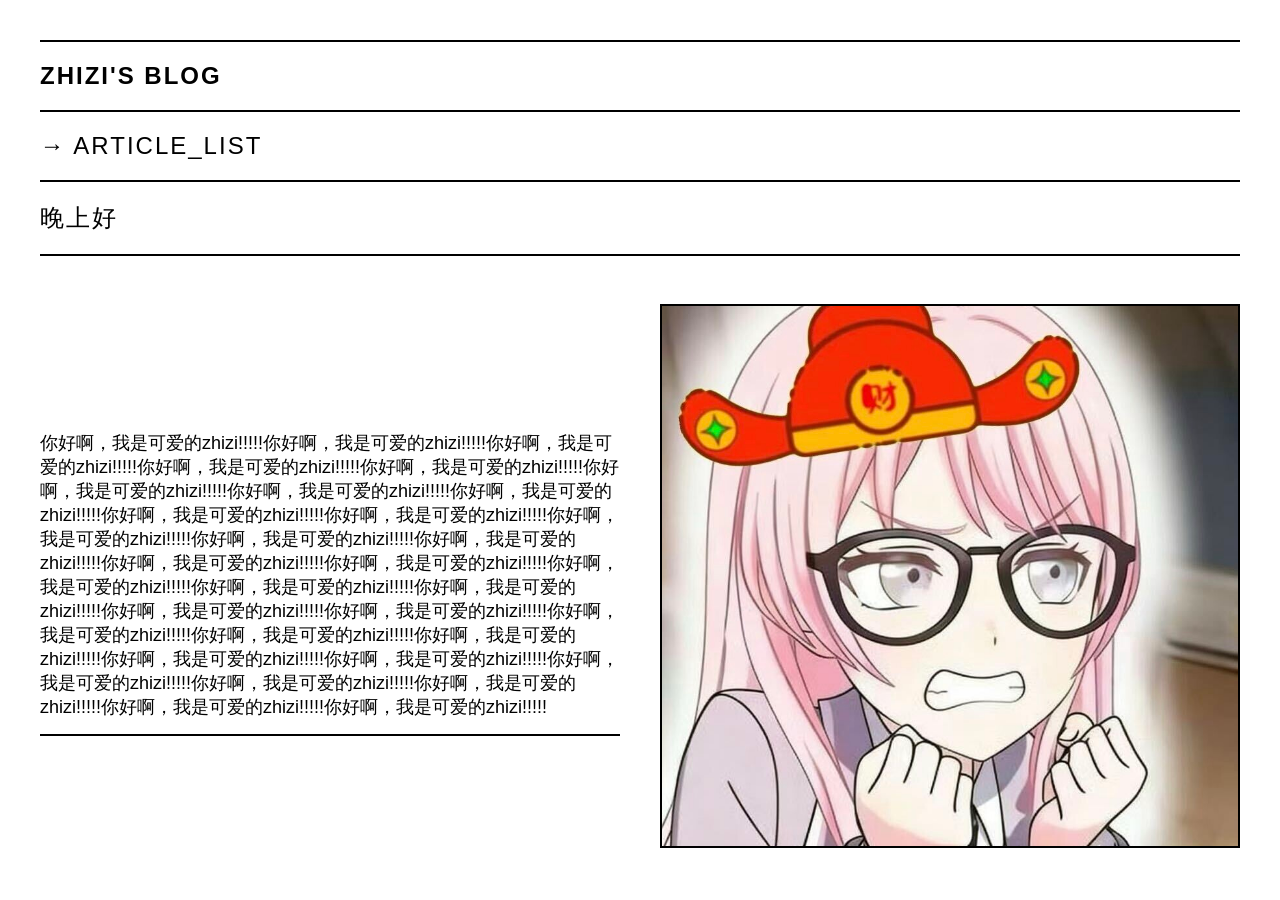
==== index.html @ 10ea6319 "blog test" ====
<!DOCTYPE html>
<html lang="zh-CN">
<head>
    <meta charset="UTF-8">
    <meta name="viewport" content="width=device-width, initial-scale=1.0">
    <title>zhizi's blog</title>
    <style>
        body { background: white; color: black; font-family: 'Helvetica Neue', Helvetica, Arial, sans-serif; margin: 0; padding: 0; }
        .container { max-width: 1200px; margin: 0 auto; padding: 40px; }
        .top-bars { margin-bottom: 50px; border-top: 2px solid black; }
        .top-bars .bar { border-bottom: 2px solid black; padding: 20px 0; font-size: 24px; letter-spacing: 2px; text-transform: uppercase; }
        .top-bars a { text-decoration: none; color: black; display: block; }
        .top-bars a:hover { background: black; color: white; padding-left: 10px; }

        .main-layout { display: grid; grid-template-columns: 1fr 1fr; gap: 40px; height: 60vh; align-items: center; }
        .left-area { display: flex; flex-direction: column; justify-content: center; }
        .left-area .line { border-bottom: 2px solid black; padding: 15px 0; font-size: 18px; }

        .right-area { height: 100%; display: flex; justify-content: center; align-items: center; border: 2px solid black; overflow: hidden; position: relative; }
        .right-area a { display: block; width: 100%; height: 100%; }
        .right-area img { width: 100%; height: 100%; object-fit: cover; display: block; }
        .right-area:hover { opacity: 0.8; }
        
        @media (max-width: 768px) { .main-layout { grid-template-columns: 1fr; height: auto; } .right-area { height: 300px; } }
    </style>
</head>
<body>
<div class="container">
    <div class="top-bars">
        <div class="bar"><strong>zhizi's blog</strong></div>
        <a href="article_list.html" class="bar">→ article_list</a>
        <div class="bar" id="greeting">早上好</div>
    </div>

    <div class="main-layout">
        <div class="left-area" id="aboutContainer">
            <!-- 这里的横线将由 JS 替换为 about.txt 的内容 -->
            <div class="line">Loading About Text...</div>
        </div>
        <div class="right-area">
            <a href="picture_list.html">
                <img id="randomImage" src="" alt="随机照片">
            </a>
        </div>
    </div>
</div>

<script>
    // 1. 根据北京时间设置问候语
    const hour = new Date().getHours();
    let greet = "";
    if (hour >= 0 && hour < 6) greet = "凌晨好";
    else if (hour >= 6 && hour < 12) greet = "早上好";
    else if (hour >= 12 && hour < 18) greet = "中午好";
    else greet = "晚上好";
    document.getElementById('greeting').innerText = greet;

    // 2. 读取 about.txt 替换横线
    fetch('about.txt')
        .then(res => res.text())
        .then(text => {
            const lines = text.split('\n').filter(line => line.trim() !== '');
            const container = document.getElementById('aboutContainer');
            container.innerHTML = '';
            lines.forEach(line => {
                const div = document.createElement('div');
                div.className = 'line';
                div.innerText = line;
                container.appendChild(div);
            });
        })
        .catch(err => console.error("读取about.txt失败", err));

    // 3. 随机读取 picture_list.txt 的一张照片展示
    fetch('picture_list.txt')
        .then(res => res.text())
        .then(text => {
            const images = text.split('\n').filter(line => line.trim() !== '');
            if (images.length > 0) {
                const randomIdx = Math.floor(Math.random() * images.length);
                document.getElementById('randomImage').src = 'picture/' + images[randomIdx];
            }
        })
        .catch(err => console.error("读取图片列表失败", err));
</script>
</body>
</html>
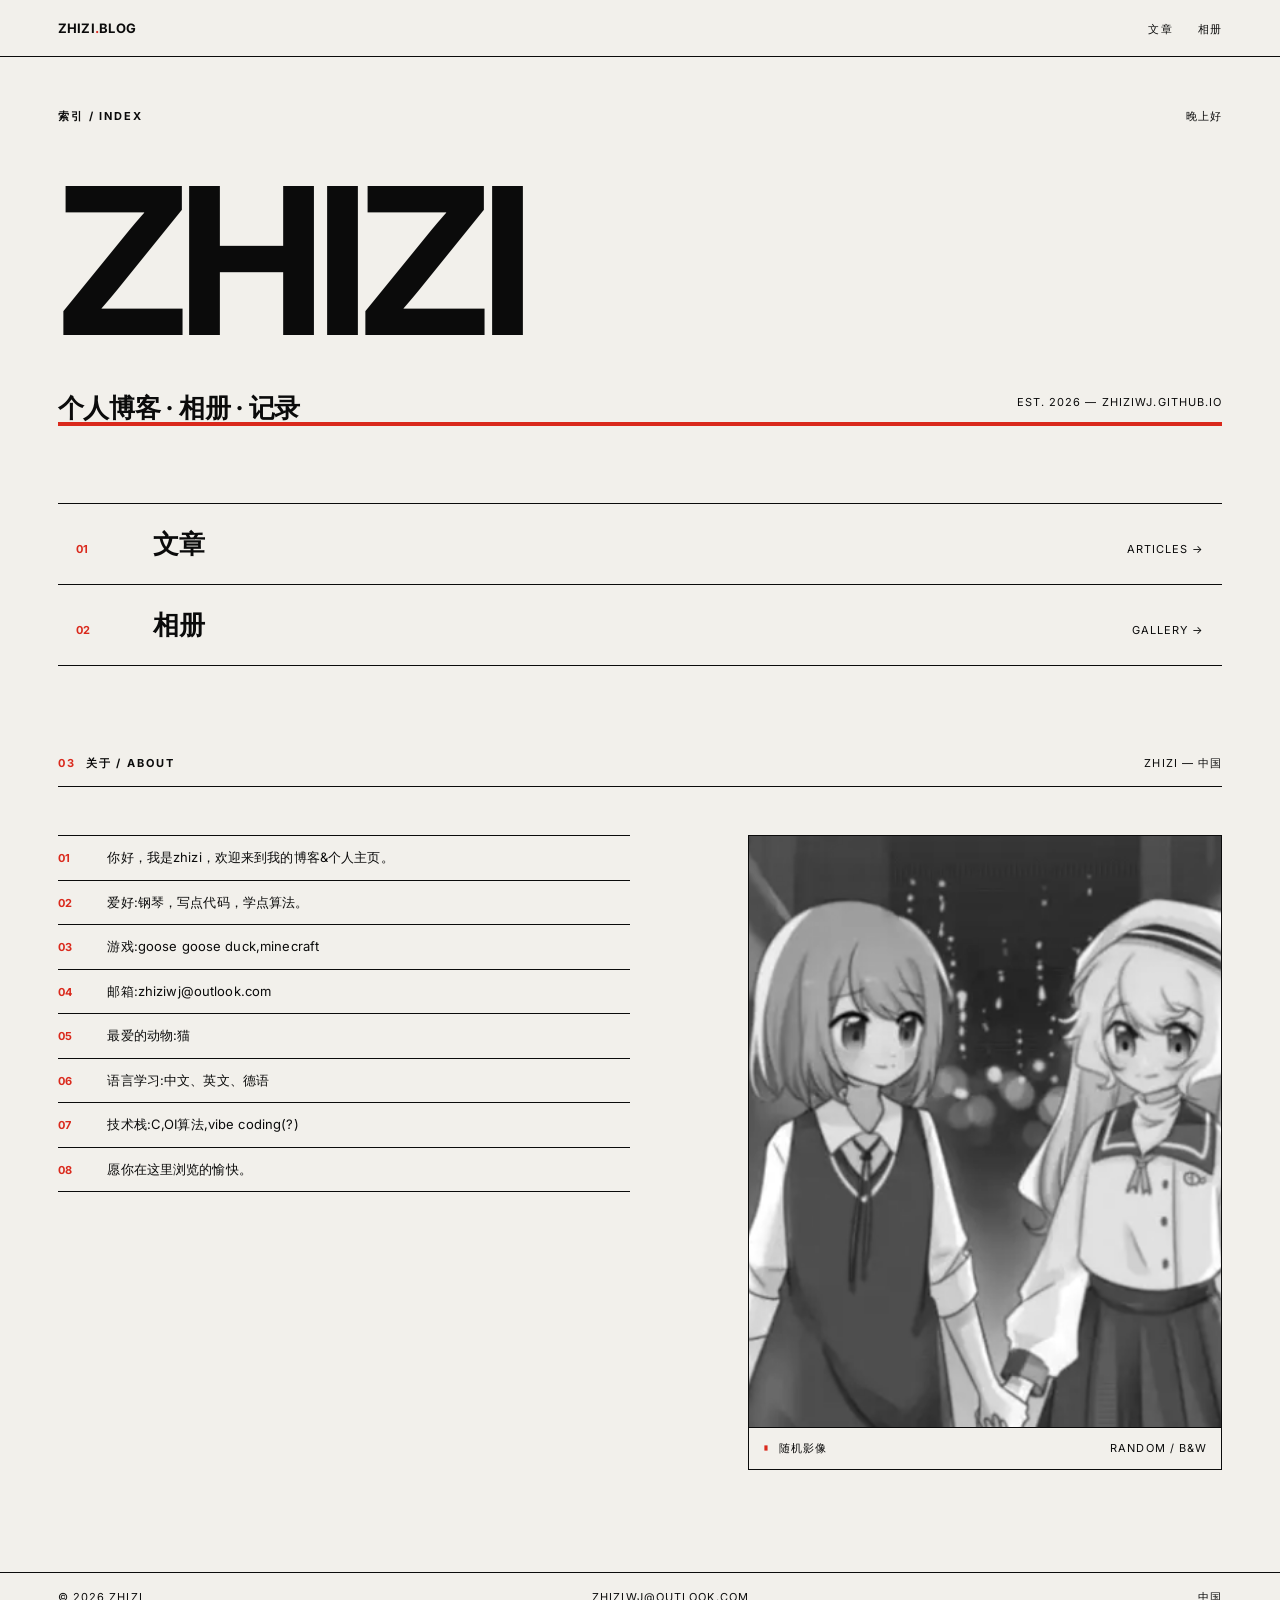
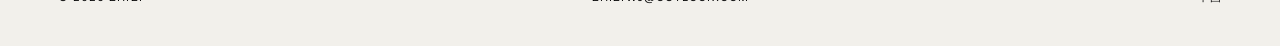
==== commit 8f058400: "新风格实验" ====
--- a/index.html
+++ b/index.html
@@ -3,79 +3,123 @@
 <head>
     <meta charset="UTF-8">
     <meta name="viewport" content="width=device-width, initial-scale=1.0">
-    <title>zhizi's blog</title>
-    <style>
-        body { background: white; color: black; font-family: 'Helvetica Neue', Helvetica, Arial, sans-serif; margin: 0; padding: 0; }
-        .container { max-width: 1200px; margin: 0 auto; padding: 40px; }
-        .top-bars { margin-bottom: 50px; border-top: 2px solid black; }
-        .top-bars .bar { border-bottom: 2px solid black; padding: 20px 0; font-size: 24px; letter-spacing: 2px; text-transform: uppercase; }
-        .top-bars a { text-decoration: none; color: black; display: block; }
-        .top-bars a:hover { background: black; color: white; padding-left: 10px; }
-
-        .main-layout { display: grid; grid-template-columns: 1fr 1fr; gap: 40px; height: 60vh; align-items: center; }
-        .left-area { display: flex; flex-direction: column; justify-content: center; }
-        .left-area .line { border-bottom: 2px solid black; padding: 15px 0; font-size: 18px; }
-
-        .right-area { height: 100%; display: flex; justify-content: center; align-items: center; border: 2px solid black; overflow: hidden; position: relative; }
-        .right-area a { display: block; width: 100%; height: 100%; }
-        .right-area img { width: 100%; height: 100%; object-fit: cover; display: block; }
-        .right-area:hover { opacity: 0.8; }
-        
-        @media (max-width: 768px) { .main-layout { grid-template-columns: 1fr; height: auto; } .right-area { height: 300px; } }
-    </style>
+    <title>zhizi — 个人博客 / index</title>
+    <link rel="preconnect" href="https://fonts.googleapis.com">
+    <link rel="preconnect" href="https://fonts.gstatic.com" crossorigin>
+    <link href="https://fonts.googleapis.com/css2?family=Inter:wght@400;700&display=swap" rel="stylesheet">
+    <link rel="stylesheet" href="style.css">
 </head>
 <body>
-<div class="container">
-    <div class="top-bars">
-        <div class="bar"><strong>zhizi's blog</strong></div>
-        <a href="article_list.html" class="bar">→ article_list</a>
-        <div class="bar" id="greeting">早上好</div>
-    </div>
 
-    <div class="main-layout">
-        <div class="left-area" id="aboutContainer">
-            <!-- 这里的横线将由 JS 替换为 about.txt 的内容 -->
-            <div class="line">Loading About Text...</div>
+    <header class="site-header wrap">
+        <a class="site-header__brand" href="index.html">ZHIZI<span class="dot">.</span>BLOG</a>
+        <nav class="site-header__nav meta" aria-label="主导航">
+            <a href="article_list.html">文章</a>
+            <a href="picture_list.html">相册</a>
+        </nav>
+    </header>
+
+    <section class="hero wrap">
+        <div class="hero__top">
+            <span class="label">索引 / INDEX</span>
+            <span class="meta" id="greeting">早上好</span>
         </div>
-        <div class="right-area">
-            <a href="picture_list.html">
-                <img id="randomImage" src="" alt="随机照片">
-            </a>
+
+        <h1 class="display">ZHIZI</h1>
+
+        <div class="hero__bottom">
+            <p class="h2">个人博客 · 相册 · 记录</p>
+            <p class="meta">EST.&nbsp;2026 — ZHIZIWJ.GITHUB.IO</p>
         </div>
-    </div>
-</div>
+    </section>
+
+    <div class="wrap"><div class="red-bar"></div></div>
+
+    <nav class="index-nav wrap" aria-label="栏目">
+        <a class="index-row" href="article_list.html">
+            <span class="index-row__num num">01</span>
+            <span class="index-row__title h2">文章</span>
+            <span class="index-row__en meta">ARTICLES →</span>
+        </a>
+        <a class="index-row" href="picture_list.html">
+            <span class="index-row__num num">02</span>
+            <span class="index-row__title h2">相册</span>
+            <span class="index-row__en meta">GALLERY →</span>
+        </a>
+    </nav>
+
+    <section class="about wrap">
+        <div class="grid">
+            <div class="about__head">
+                <span class="label"><span class="num">03</span>&nbsp;&nbsp;关于 / ABOUT</span>
+                <span class="meta">ZHIZI — 中国</span>
+            </div>
+
+            <div class="about__list" id="aboutContainer">
+                <div class="about-row">
+                    <span class="about-row__num num">01</span>
+                    <span class="about-row__text">加载中…</span>
+                </div>
+            </div>
+
+            <figure class="figure about__figure">
+                <a class="figure__media" href="picture_list.html" title="前往相册">
+                    <img id="randomImage" src="" alt="随机照片">
+                </a>
+                <figcaption class="figure__cap">
+                    <span class="meta"><span class="num">▮</span>&nbsp; 随机影像</span>
+                    <span class="meta">RANDOM / B&amp;W</span>
+                </figcaption>
+            </figure>
+        </div>
+    </section>
+
+    <footer class="site-footer wrap">
+        <div class="site-footer__row">
+            <span class="meta">© 2026 ZHIZI</span>
+            <span class="meta">ZHIZIWJ@OUTLOOK.COM</span>
+            <span class="meta">中国</span>
+        </div>
+    </footer>
 
 <script>
-    // 1. 根据北京时间设置问候语
+    const esc = s => String(s).replace(/[&<>"']/g, c => (
+        { '&': '&amp;', '<': '&lt;', '>': '&gt;', '"': '&quot;', "'": '&#39;' }[c]
+    ));
+
+    // 1. 根据本地时间设置问候语
     const hour = new Date().getHours();
-    let greet = "";
+    let greet;
     if (hour >= 0 && hour < 6) greet = "凌晨好";
     else if (hour >= 6 && hour < 12) greet = "早上好";
     else if (hour >= 12 && hour < 18) greet = "中午好";
     else greet = "晚上好";
-    document.getElementById('greeting').innerText = greet;
+    document.getElementById('greeting').textContent = greet;
 
-    // 2. 读取 about.txt 替换横线
+    // 2. 读取 about.txt，渲染为编号信息行
     fetch('about.txt')
         .then(res => res.text())
         .then(text => {
-            const lines = text.split('\n').filter(line => line.trim() !== '');
+            const lines = text.split('\n').map(l => l.trim()).filter(Boolean);
             const container = document.getElementById('aboutContainer');
             container.innerHTML = '';
-            lines.forEach(line => {
-                const div = document.createElement('div');
-                div.className = 'line';
-                div.innerText = line;
-                container.appendChild(div);
+            lines.forEach((line, i) => {
+                const row = document.createElement('div');
+                row.className = 'about-row';
+                const num = String(i + 1).padStart(2, '0');
+                row.innerHTML =
+                    '<span class="about-row__num num">' + num + '</span>' +
+                    '<span class="about-row__text">' + esc(line) + '</span>';
+                container.appendChild(row);
             });
         })
         .catch(err => console.error("读取about.txt失败", err));
 
-    // 3. 随机读取 picture_list.txt 的一张照片展示
+    // 3. 随机展示相册中的一张照片
     fetch('picture_list.txt')
         .then(res => res.text())
         .then(text => {
-            const images = text.split('\n').filter(line => line.trim() !== '');
+            const images = text.split('\n').map(l => l.trim()).filter(Boolean);
             if (images.length > 0) {
                 const randomIdx = Math.floor(Math.random() * images.length);
                 document.getElementById('randomImage').src = 'picture/' + images[randomIdx];
@@ -84,4 +128,4 @@
         .catch(err => console.error("读取图片列表失败", err));
 </script>
 </body>
-</html>+</html>
--- a/style.css
+++ b/style.css
@@ -0,0 +1,392 @@
+/* =====================================================================
+   zhizi — Swiss Style / International Typographic Style
+   12-column modular grid · Inter (400/700) · black / off-white / red
+   ===================================================================== */
+
+:root {
+    --black: #0b0b0b;
+    --paper: #f2f0eb;
+    --red:   #da291c;
+
+    --gutter: clamp(12px, 1.5vw, 24px);
+    --pad:    clamp(16px, 4.5vw, 64px);
+
+    --font: 'Inter', 'Helvetica Neue', Helvetica, Arial, 'PingFang SC',
+            'Hiragino Sans GB', 'Microsoft YaHei', sans-serif;
+
+    --fs-body: 13px;
+    --fs-meta: 11px;
+}
+
+*,
+*::before,
+*::after { box-sizing: border-box; }
+
+html { -webkit-text-size-adjust: 100%; }
+
+body {
+    margin: 0;
+    background: var(--paper);
+    color: var(--black);
+    font-family: var(--font);
+    font-size: var(--fs-body);
+    font-weight: 400;
+    line-height: 1.55;
+    letter-spacing: 0.01em;
+    -webkit-font-smoothing: antialiased;
+    text-rendering: optimizeLegibility;
+}
+
+img { display: block; max-width: 100%; }
+a   { color: inherit; text-decoration: none; }
+
+::selection { background: var(--red); color: var(--paper); }
+
+/* ---- 12-column grid ------------------------------------------------- */
+.grid {
+    display: grid;
+    grid-template-columns: repeat(12, minmax(0, 1fr));
+    column-gap: var(--gutter);
+    row-gap: 0;
+}
+
+.wrap {
+    padding-left: var(--pad);
+    padding-right: var(--pad);
+}
+
+/* ---- type roles ----------------------------------------------------- */
+.display {
+    margin: 0;
+    font-weight: 700;
+    font-size: clamp(64px, 16vw, 230px);
+    line-height: 0.82;
+    letter-spacing: -0.045em;
+    text-transform: uppercase;
+}
+
+.h1 {
+    margin: 0;
+    font-weight: 700;
+    font-size: clamp(34px, 7.4vw, 92px);
+    line-height: 0.9;
+    letter-spacing: -0.03em;
+    text-transform: uppercase;
+}
+
+.h2 {
+    margin: 0;
+    font-weight: 700;
+    font-size: clamp(18px, 2vw, 26px);
+    line-height: 1.08;
+    letter-spacing: -0.01em;
+}
+
+.label {
+    font-size: var(--fs-meta);
+    font-weight: 700;
+    letter-spacing: 0.18em;
+    text-transform: uppercase;
+}
+
+.meta {
+    font-size: var(--fs-meta);
+    font-weight: 400;
+    letter-spacing: 0.1em;
+    text-transform: uppercase;
+}
+
+.num { color: var(--red); font-weight: 700; }
+
+/* ---- rules ---------------------------------------------------------- */
+.rule { height: 1px; border: 0; margin: 0; background: var(--black); }
+.rule--red { background: var(--red); }
+
+.red-bar {
+    height: 4px;
+    background: var(--red);
+}
+
+/* ---- site header ---------------------------------------------------- */
+.site-header {
+    display: flex;
+    justify-content: space-between;
+    align-items: baseline;
+    gap: var(--gutter);
+    padding-top: 18px;
+    padding-bottom: 18px;
+    border-bottom: 1px solid var(--black);
+}
+
+.site-header__brand {
+    font-weight: 700;
+    letter-spacing: 0.02em;
+    text-transform: uppercase;
+}
+
+.site-header__brand .dot { color: var(--red); }
+
+.site-header__nav {
+    display: flex;
+    gap: clamp(12px, 2vw, 32px);
+}
+
+.site-header__nav a:hover { color: var(--red); }
+
+/* ---- home: hero ----------------------------------------------------- */
+.hero { padding-top: clamp(24px, 4vw, 56px); }
+
+.hero__top {
+    display: flex;
+    justify-content: space-between;
+    align-items: baseline;
+    gap: 24px;
+    padding-bottom: clamp(20px, 4vw, 56px);
+}
+
+.hero__bottom {
+    display: flex;
+    justify-content: space-between;
+    align-items: flex-end;
+    gap: 24px;
+    flex-wrap: wrap;
+    padding-top: clamp(18px, 3vw, 40px);
+}
+
+.hero__bottom .h2 { max-width: 60ch; }
+
+/* ---- home: indexed navigation rows ---------------------------------- */
+.index-nav { padding-top: clamp(32px, 6vw, 88px); }
+
+.index-row {
+    display: grid;
+    grid-template-columns: 3em minmax(0, 1fr) auto;
+    align-items: baseline;
+    gap: clamp(16px, 3vw, 48px);
+    padding: clamp(14px, 2.2vw, 26px) clamp(10px, 1.4vw, 18px);
+    border-bottom: 1px solid var(--black);
+    transition: background 0.15s ease, color 0.15s ease;
+}
+
+.index-row:first-child { border-top: 1px solid var(--black); }
+
+.index-row__num { font-size: var(--fs-meta); letter-spacing: 0.08em; }
+
+.index-row__en { justify-self: end; }
+
+.index-row:hover { background: var(--black); color: var(--paper); }
+.index-row:hover .num { color: var(--red); }
+
+/* ---- home: about + figure ------------------------------------------ */
+.about { padding-top: clamp(40px, 7vw, 104px); }
+
+.about__head {
+    grid-column: 1 / -1;
+    display: flex;
+    justify-content: space-between;
+    align-items: baseline;
+    gap: 16px;
+    padding-bottom: 14px;
+    border-bottom: 1px solid var(--black);
+    margin-bottom: clamp(24px, 4vw, 48px);
+}
+
+.about__list { grid-column: 1 / 7; }
+.about__figure { grid-column: 8 / 13; }
+
+.about-row {
+    display: grid;
+    grid-template-columns: 2.6em minmax(0, 1fr);
+    gap: 16px;
+    padding: 12px 0;
+    border-top: 1px solid var(--black);
+}
+
+.about-row:last-child { border-bottom: 1px solid var(--black); }
+
+.about-row__num {
+    font-size: var(--fs-meta);
+    font-weight: 700;
+    letter-spacing: 0.08em;
+    color: var(--red);
+    padding-top: 2px;
+}
+
+.about-row__text { font-size: var(--fs-body); line-height: 1.5; }
+
+.figure { margin: 0; border: 1px solid var(--black); }
+
+.figure__media {
+    display: block;
+    aspect-ratio: 4 / 5;
+    overflow: hidden;
+    background: #dcdad3;
+}
+
+.figure__media img {
+    width: 100%;
+    height: 100%;
+    object-fit: cover;
+    filter: grayscale(1) contrast(1.05);
+}
+
+.figure__cap {
+    display: flex;
+    justify-content: space-between;
+    gap: 12px;
+    padding: 12px 14px;
+    border-top: 1px solid var(--black);
+}
+
+.figure:hover .figure__media img { filter: grayscale(1) contrast(1.18); }
+.figure:hover .figure__cap { border-top-color: var(--red); }
+
+/* ---- page head (list pages) ---------------------------------------- */
+.page-head { padding-top: clamp(28px, 5vw, 64px); }
+
+.page-head__bar {
+    display: flex;
+    justify-content: space-between;
+    align-items: baseline;
+    gap: 16px;
+    padding-bottom: 18px;
+}
+
+.page-head__title {
+    padding-bottom: clamp(18px, 3vw, 32px);
+}
+
+/* ---- article list --------------------------------------------------- */
+.article-list {
+    margin: 0;
+    padding: 0;
+    padding-top: clamp(24px, 4vw, 48px);
+}
+
+.article-row {
+    display: grid;
+    grid-template-columns: 3.4em minmax(0, 1fr) minmax(0, 14em) auto;
+    align-items: baseline;
+    gap: clamp(12px, 2vw, 32px);
+    padding: clamp(14px, 2vw, 24px) clamp(10px, 1.4vw, 18px);
+    border-bottom: 1px solid var(--black);
+    transition: background 0.15s ease, color 0.15s ease;
+}
+
+.article-row:first-child { border-top: 1px solid var(--black); }
+
+.article-row__num { font-size: var(--fs-meta); letter-spacing: 0.08em; }
+.article-row__file { opacity: 0.55; }
+.article-row__go { justify-self: end; white-space: nowrap; }
+
+.article-row:hover { background: var(--black); color: var(--paper); }
+.article-row:hover .num { color: var(--red); }
+.article-row:hover .article-row__file { opacity: 0.85; }
+
+/* ---- gallery -------------------------------------------------------- */
+.gallery {
+    display: grid;
+    grid-template-columns: repeat(12, minmax(0, 1fr));
+    column-gap: var(--gutter);
+    row-gap: clamp(28px, 4vw, 56px);
+    padding-top: clamp(24px, 4vw, 48px);
+}
+
+.gallery-item { grid-column: span 4; display: block; }
+
+.gallery-item__media {
+    aspect-ratio: 1 / 1;
+    overflow: hidden;
+    border: 1px solid var(--black);
+    background: #dcdad3;
+}
+
+.gallery-item__media img {
+    width: 100%;
+    height: 100%;
+    object-fit: cover;
+    filter: grayscale(1) contrast(1.05);
+    transition: filter 0.2s ease;
+}
+
+.gallery-item__cap {
+    display: flex;
+    justify-content: space-between;
+    align-items: baseline;
+    gap: 10px;
+    padding-top: 10px;
+    margin-top: 12px;
+    border-top: 1px solid var(--black);
+}
+
+.gallery-item:hover .gallery-item__media img { filter: grayscale(1) contrast(1.2); }
+.gallery-item:hover .gallery-item__cap { border-top-color: var(--red); }
+.gallery-item:hover .gallery-item__cap .cap-name { color: var(--red); }
+
+/* ---- read ----------------------------------------------------------- */
+.read { padding-top: clamp(28px, 5vw, 64px); }
+
+.read__eyebrow {
+    display: flex;
+    justify-content: space-between;
+    align-items: baseline;
+    gap: 16px;
+    flex-wrap: wrap;
+    padding-bottom: 18px;
+}
+
+.read__title { padding-bottom: clamp(18px, 3vw, 32px); }
+
+.prose {
+    margin: clamp(28px, 4vw, 48px) 0 0;
+    max-width: 64ch;
+    font-family: inherit;
+    font-size: 15px;
+    line-height: 1.75;
+    letter-spacing: 0;
+    white-space: pre-wrap;
+    word-break: break-word;
+    text-align: left;
+}
+
+.prose--error { color: var(--red); }
+
+/* ---- footer --------------------------------------------------------- */
+.site-footer {
+    margin-top: clamp(48px, 8vw, 120px);
+    border-top: 1px solid var(--black);
+}
+
+.site-footer__row {
+    display: flex;
+    justify-content: space-between;
+    gap: 16px;
+    flex-wrap: wrap;
+    padding: 16px 0 40px;
+}
+
+/* ---- responsive ----------------------------------------------------- */
+@media (max-width: 900px) {
+    .about__list  { grid-column: 1 / -1; }
+    .about__figure { grid-column: 1 / -1; margin-top: 32px; }
+
+    .gallery-item { grid-column: span 6; }
+
+    .article-row { grid-template-columns: 2.6em minmax(0, 1fr) auto; }
+    .article-row__file { display: none; }
+}
+
+@media (max-width: 560px) {
+    .display { font-size: clamp(52px, 21vw, 140px); }
+
+    .site-header {
+        flex-direction: column;
+        align-items: flex-start;
+        gap: 8px;
+    }
+
+    .gallery-item { grid-column: span 12; }
+
+    .index-row { grid-template-columns: 2.4em minmax(0, 1fr); }
+    .index-row__en { display: none; }
+}
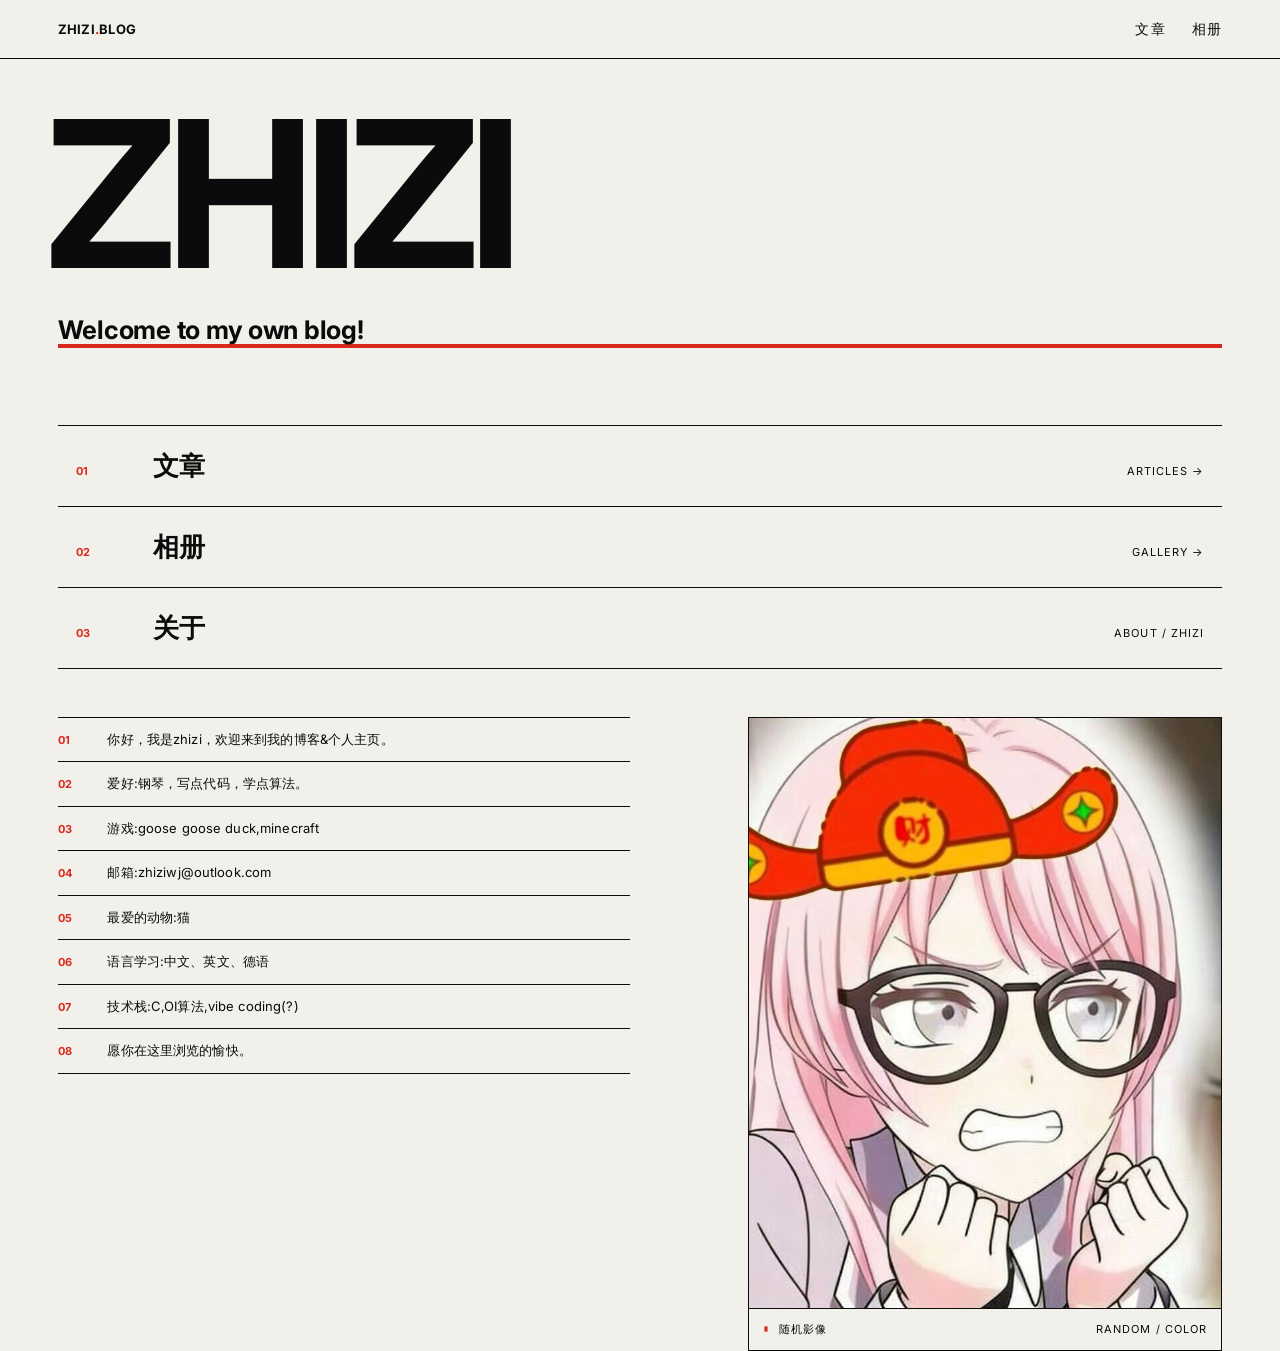
==== commit 6df46408: "增加了config配置，优化了界面尺寸" ====
--- a/index.html
+++ b/index.html
@@ -3,7 +3,7 @@
 <head>
     <meta charset="UTF-8">
     <meta name="viewport" content="width=device-width, initial-scale=1.0">
-    <title>zhizi — 个人博客 / index</title>
+    <title></title>
     <link rel="preconnect" href="https://fonts.googleapis.com">
     <link rel="preconnect" href="https://fonts.gstatic.com" crossorigin>
     <link href="https://fonts.googleapis.com/css2?family=Inter:wght@400;700&display=swap" rel="stylesheet">
@@ -12,7 +12,7 @@
 <body>
 
     <header class="site-header wrap">
-        <a class="site-header__brand" href="index.html">ZHIZI<span class="dot">.</span>BLOG</a>
+        <a class="site-header__brand" href="index.html"><span class="brand-name"></span><span class="dot">.</span>BLOG</a>
         <nav class="site-header__nav meta" aria-label="主导航">
             <a href="article_list.html">文章</a>
             <a href="picture_list.html">相册</a>
@@ -20,16 +20,10 @@
     </header>
 
     <section class="hero wrap">
-        <div class="hero__top">
-            <span class="label">索引 / INDEX</span>
-            <span class="meta" id="greeting">早上好</span>
-        </div>
-
-        <h1 class="display">ZHIZI</h1>
+        <h1 class="display" id="siteName"></h1>
 
         <div class="hero__bottom">
-            <p class="h2">个人博客 · 相册 · 记录</p>
-            <p class="meta">EST.&nbsp;2026 — ZHIZIWJ.GITHUB.IO</p>
+            <p class="h2" id="siteTagline"></p>
         </div>
     </section>
 
@@ -51,8 +45,9 @@
     <section class="about wrap">
         <div class="grid">
             <div class="about__head">
-                <span class="label"><span class="num">03</span>&nbsp;&nbsp;关于 / ABOUT</span>
-                <span class="meta">ZHIZI — 中国</span>
+                <span class="about__head-num num">03</span>
+                <span class="about__head-title h2">关于</span>
+                <span class="about__head-en meta">ABOUT / <span class="brand-name"></span></span>
             </div>
 
             <div class="about__list" id="aboutContainer">
@@ -68,33 +63,32 @@
                 </a>
                 <figcaption class="figure__cap">
                     <span class="meta"><span class="num">▮</span>&nbsp; 随机影像</span>
-                    <span class="meta">RANDOM / B&amp;W</span>
+                    <span class="meta">RANDOM / COLOR</span>
                 </figcaption>
             </figure>
         </div>
     </section>
-
-    <footer class="site-footer wrap">
-        <div class="site-footer__row">
-            <span class="meta">© 2026 ZHIZI</span>
-            <span class="meta">ZHIZIWJ@OUTLOOK.COM</span>
-            <span class="meta">中国</span>
-        </div>
-    </footer>
 
 <script>
     const esc = s => String(s).replace(/[&<>"']/g, c => (
         { '&': '&amp;', '<': '&lt;', '>': '&gt;', '"': '&quot;', "'": '&#39;' }[c]
     ));
 
-    // 1. 根据本地时间设置问候语
-    const hour = new Date().getHours();
-    let greet;
-    if (hour >= 0 && hour < 6) greet = "凌晨好";
-    else if (hour >= 6 && hour < 12) greet = "早上好";
-    else if (hour >= 12 && hour < 18) greet = "中午好";
-    else greet = "晚上好";
-    document.getElementById('greeting').textContent = greet;
+    // 1. 读取 config.txt：第一行站点名，第二行副标题
+    fetch('config.txt')
+        .then(res => res.text())
+        .then(text => {
+            const lines = text.split('\n').map(l => l.trim()).filter(Boolean);
+            if (lines[0]) {
+                document.title = lines[0];
+                document.getElementById('siteName').textContent = lines[0];
+                document.querySelectorAll('.brand-name').forEach(el => el.textContent = lines[0]);
+            }
+            if (lines[1]) {
+                document.getElementById('siteTagline').textContent = lines[1];
+            }
+        })
+        .catch(err => console.error("读取config.txt失败", err));
 
     // 2. 读取 about.txt，渲染为编号信息行
     fetch('about.txt')
--- a/style.css
+++ b/style.css
@@ -57,7 +57,7 @@
 
 /* ---- type roles ----------------------------------------------------- */
 .display {
-    margin: 0;
+    margin: 0 0 0 -0.055em;
     font-weight: 700;
     font-size: clamp(64px, 16vw, 230px);
     line-height: 0.82;
@@ -129,20 +129,13 @@
 .site-header__nav {
     display: flex;
     gap: clamp(12px, 2vw, 32px);
+    font-size: 14px;
 }
 
 .site-header__nav a:hover { color: var(--red); }
 
 /* ---- home: hero ----------------------------------------------------- */
 .hero { padding-top: clamp(24px, 4vw, 56px); }
-
-.hero__top {
-    display: flex;
-    justify-content: space-between;
-    align-items: baseline;
-    gap: 24px;
-    padding-bottom: clamp(20px, 4vw, 56px);
-}
 
 .hero__bottom {
     display: flex;
@@ -178,18 +171,22 @@
 .index-row:hover .num { color: var(--red); }
 
 /* ---- home: about + figure ------------------------------------------ */
-.about { padding-top: clamp(40px, 7vw, 104px); }
+.about { padding-top: clamp(14px, 2.2vw, 26px); }
 
 .about__head {
     grid-column: 1 / -1;
-    display: flex;
-    justify-content: space-between;
-    align-items: baseline;
-    gap: 16px;
-    padding-bottom: 14px;
+    display: grid;
+    grid-template-columns: 3em minmax(0, 1fr) auto;
+    align-items: baseline;
+    gap: clamp(16px, 3vw, 48px);
+    padding: 0 clamp(10px, 1.4vw, 18px) clamp(14px, 2.2vw, 26px);
     border-bottom: 1px solid var(--black);
     margin-bottom: clamp(24px, 4vw, 48px);
 }
+
+.about__head-num { font-size: var(--fs-meta); letter-spacing: 0.08em; }
+
+.about__head-en { justify-self: end; }
 
 .about__list { grid-column: 1 / 7; }
 .about__figure { grid-column: 8 / 13; }
@@ -227,7 +224,7 @@
     width: 100%;
     height: 100%;
     object-fit: cover;
-    filter: grayscale(1) contrast(1.05);
+    transition: filter 0.2s ease;
 }
 
 .figure__cap {
@@ -238,7 +235,7 @@
     border-top: 1px solid var(--black);
 }
 
-.figure:hover .figure__media img { filter: grayscale(1) contrast(1.18); }
+.figure:hover .figure__media img { filter: contrast(1.08) saturate(1.06); }
 .figure:hover .figure__cap { border-top-color: var(--red); }
 
 /* ---- page head (list pages) ---------------------------------------- */
@@ -305,7 +302,6 @@
     width: 100%;
     height: 100%;
     object-fit: cover;
-    filter: grayscale(1) contrast(1.05);
     transition: filter 0.2s ease;
 }
 
@@ -319,7 +315,7 @@
     border-top: 1px solid var(--black);
 }
 
-.gallery-item:hover .gallery-item__media img { filter: grayscale(1) contrast(1.2); }
+.gallery-item:hover .gallery-item__media img { filter: contrast(1.08) saturate(1.06); }
 .gallery-item:hover .gallery-item__cap { border-top-color: var(--red); }
 .gallery-item:hover .gallery-item__cap .cap-name { color: var(--red); }
 
@@ -389,4 +385,7 @@
 
     .index-row { grid-template-columns: 2.4em minmax(0, 1fr); }
     .index-row__en { display: none; }
-}
+
+    .about__head { grid-template-columns: 2.4em minmax(0, 1fr); }
+    .about__head-en { display: none; }
+}
